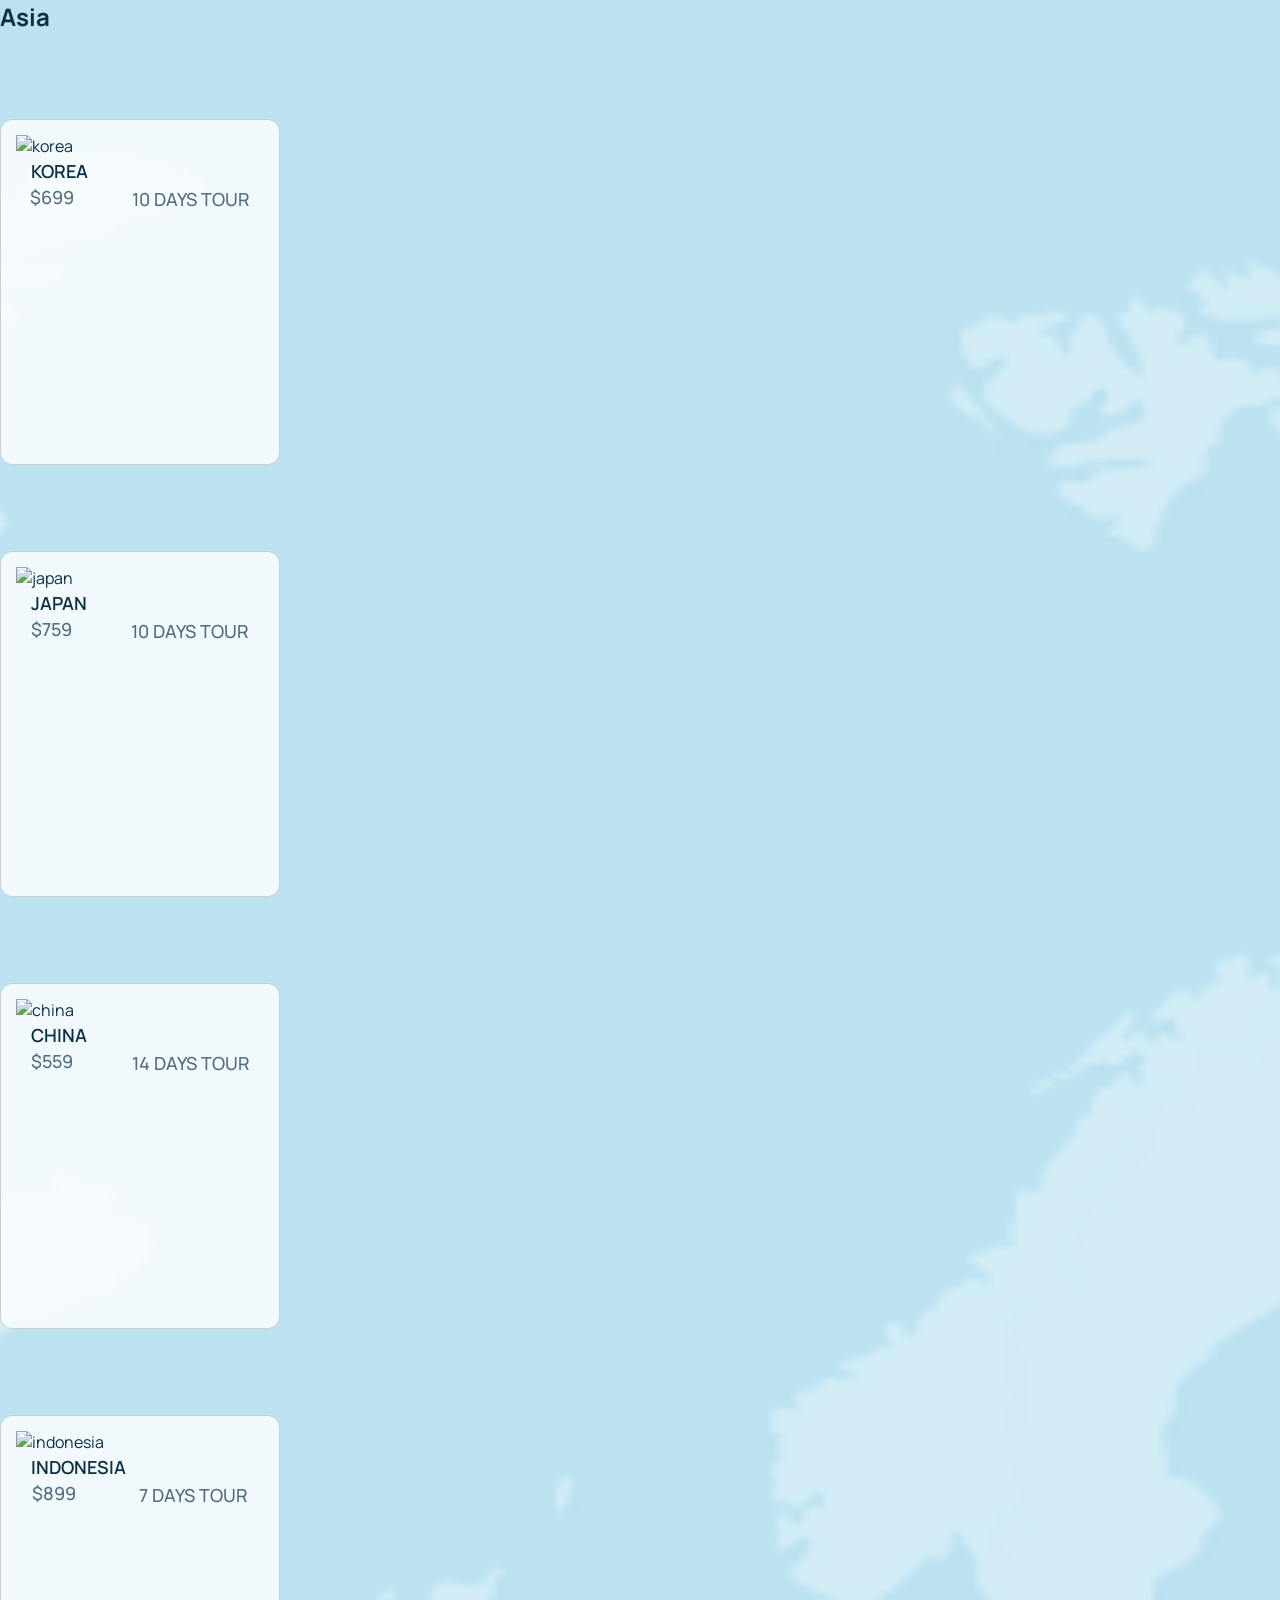
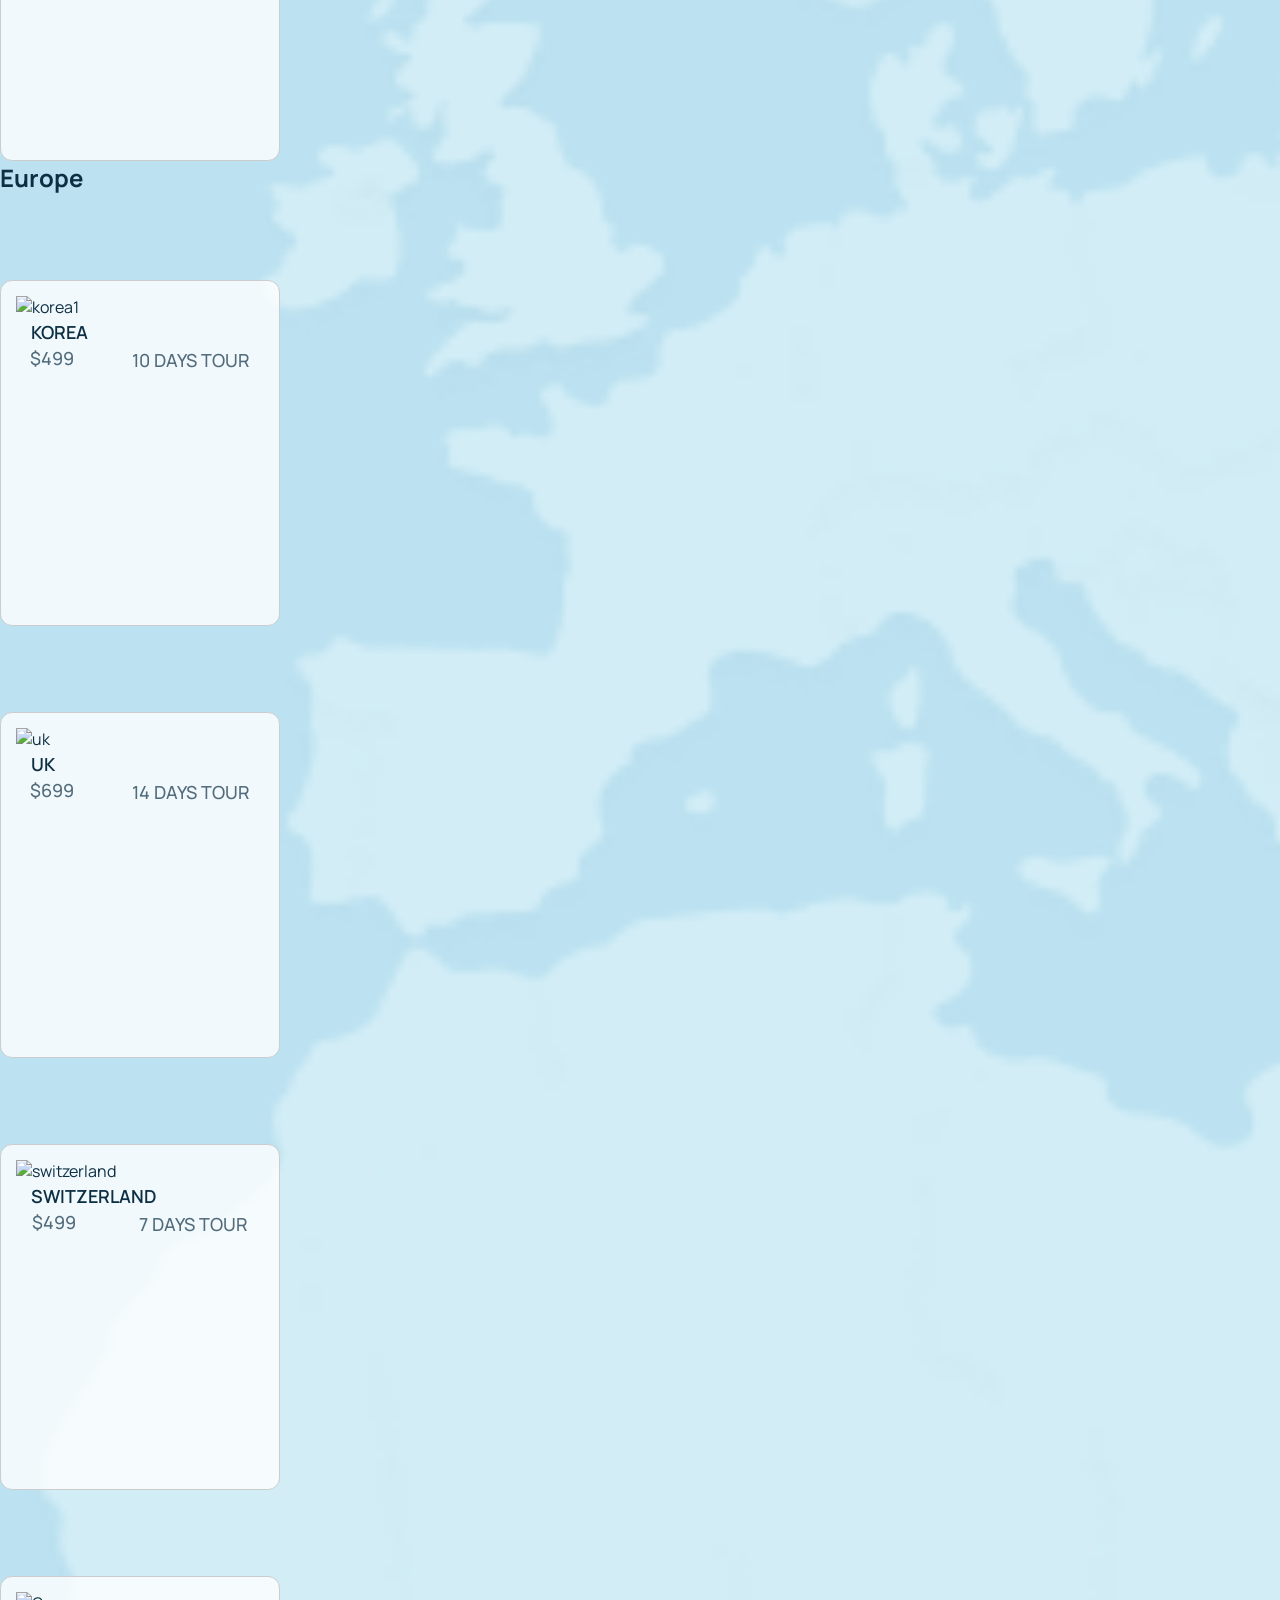
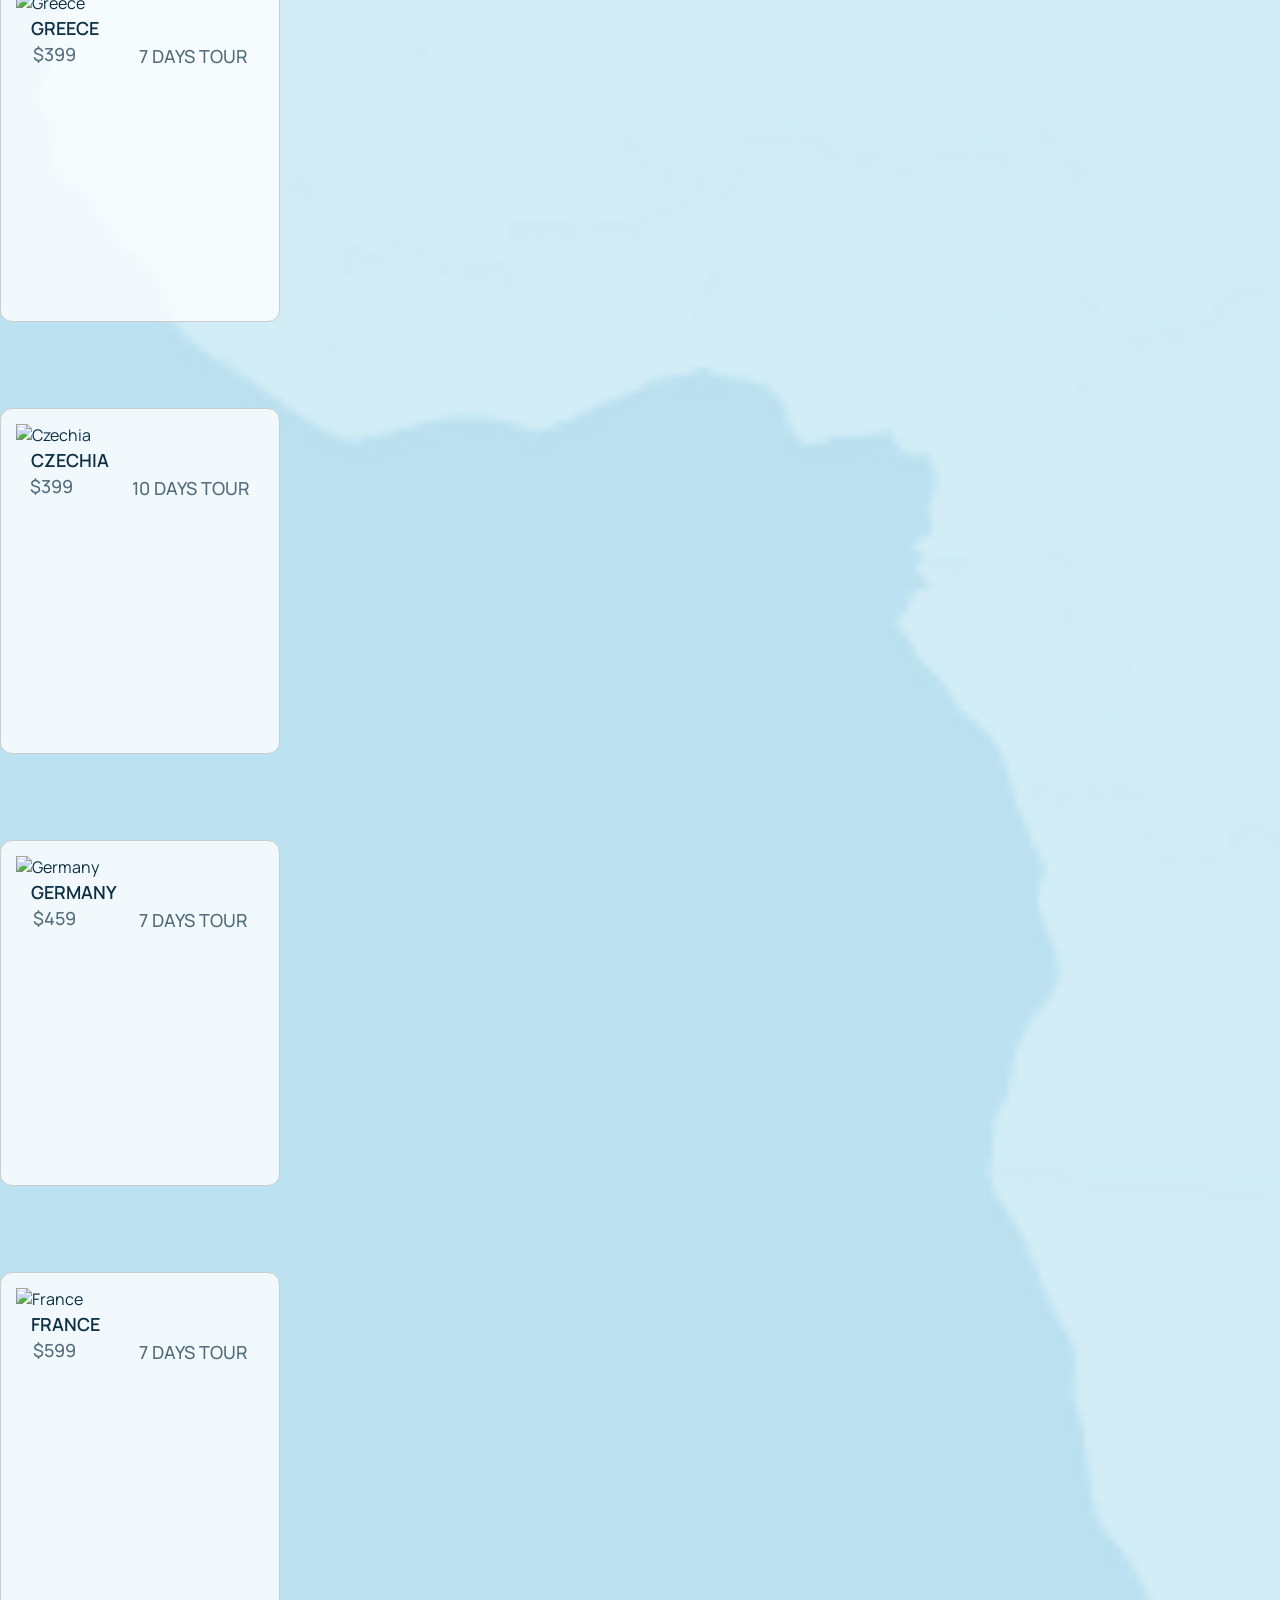
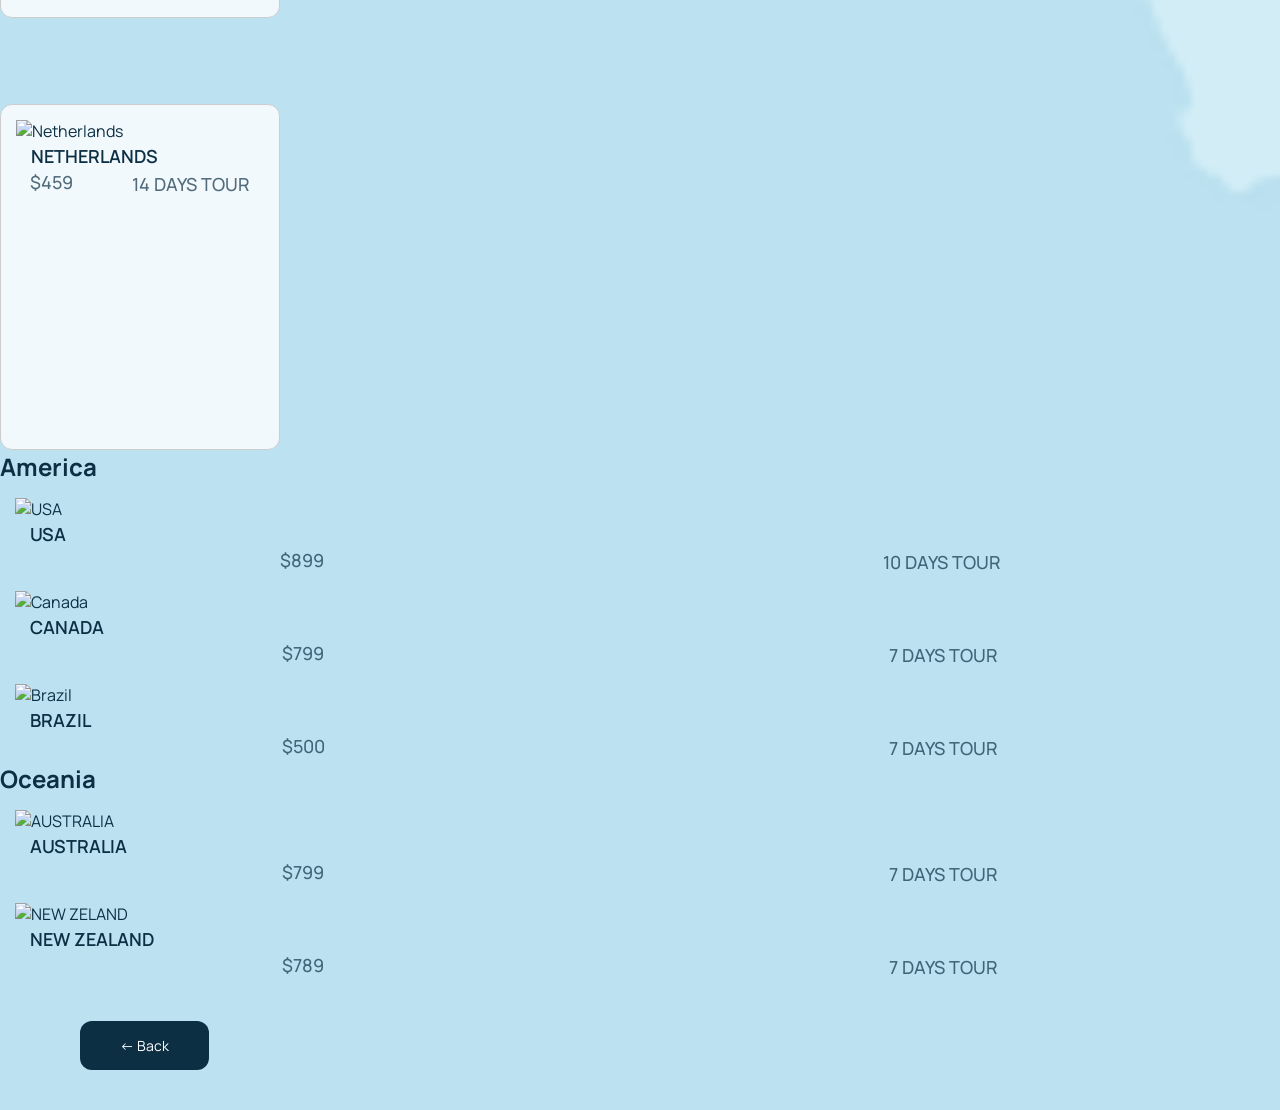
==== tourism.html @ 4ca86421 "commit" ====
<!DOCTYPE html>
<html lang="en">
<head>
  <meta charset="UTF-8">
  <meta name="viewport" content="width=device-width, initial-scale=1.0">
  <title>All Tours — Velto Travel</title>
  <link rel="stylesheet" href="style.css">
  <link href="https://fonts.googleapis.com/css2?family=Manrope:wght@200..800&display=swap" rel="stylesheet">
</head>
<body>
  <h2 class="tourism-title">Asia</h2>
  <div class="container-tourism">
    <div class="tour-container--card">
      <img src="./img/korea.webp" alt="korea" class="img-card">
      <h4 class="tour-container--title">KOREA</h4>
      <div class="container-price--text">
        <p class="tour-container--price">$699</p>
        <p class="tour-container--text">10 DAYS TOUR</p>
      </div>
    </div>
    <div class="tour-container--card">
      <img src="./img/japan.webp" alt="japan" class="img-card">
      <h4 class="tour-container--title">JAPAN</h4>
      <div class="container-price--text">
        <p class="tour-container--price">$759</p>
        <p class="tour-container--text">10 DAYS TOUR</p>
      </div>
    </div>
    <div class="tour-container--card">
      <img src="./img/china.webp" alt="china" class="img-card">
      <h4 class="tour-container--title">CHINA</h4>
      <div class="container-price--text">
        <p class="tour-container--price">$559</p>
        <p class="tour-container--text">14 DAYS TOUR</p>
      </div>
    </div>
    <div class="tour-container--card">
      <img src="./img/indonesia.webp" alt="indonesia" class="img-card">
      <h4 class="tour-container--title">INDONESIA</h4>
      <div class="container-price--text">
        <p class="tour-container--price">$899</p>
        <p class="tour-container--text">7 DAYS TOUR</p>
      </div>
    </div>
  </div>

  <h2 class="tourism-title">Europe</h2>
  <div class="container-tourism">
    <div class="tour-container--card">
      <img src="./img/korea1.webp" alt="korea1" class="img-card">
      <h4 class="tour-container--title">KOREA</h4>
      <div class="container-price--text">
        <p class="tour-container--price">$499</p>
        <p class="tour-container--text">10 DAYS TOUR</p>
      </div>
    </div>
    <div class="tour-container--card">
      <img src="./img/UK.webp" alt="uk" class="img-card">
      <h4 class="tour-container--title">UK</h4>
      <div class="container-price--text">
        <p class="tour-container--price">$699</p>
        <p class="tour-container--text">14 DAYS TOUR</p>
      </div>
    </div>
    <div class="tour-container--card">
      <img src="./img/Switzerland.webp" alt="switzerland" class="img-card">
      <h4 class="tour-container--title">Switzerland</h4>
      <div class="container-price--text">
        <p class="tour-container--price">$499</p>
        <p class="tour-container--text">7 DAYS TOUR</p>
      </div>
    </div>
    <div class="tour-container--card">
      <img src="./img/GREECE.webp" alt="Greece" class="img-card">
      <h4 class="tour-container--title">Greece</h4>
      <div class="container-price--text">
        <p class="tour-container--price">$399</p>
        <p class="tour-container--text">7 DAYS TOUR</p>
      </div>
    </div>
  </div>
  <div class="container-tourism">
    <div class="tour-container--card">
      <img src="./img/Czechia.webp" alt="Czechia" class="img-card">
      <h4 class="tour-container--title">Czechia</h4>
      <div class="container-price--text">
        <p class="tour-container--price">$399</p>
        <p class="tour-container--text">10 DAYS TOUR</p>
      </div>
    </div>
    <div class="tour-container--card">
      <img src="./img/Germany.webp" alt="Germany" class="img-card">
      <h4 class="tour-container--title">Germany</h4>
      <div class="container-price--text">
        <p class="tour-container--price">$459</p>
        <p class="tour-container--text">7 DAYS TOUR</p>
      </div>
    </div>
    <div class="tour-container--card">
      <img src="./img/France.webp" alt="France" class="img-card">
      <h4 class="tour-container--title">France</h4>
      <div class="container-price--text">
        <p class="tour-container--price">$599</p>
        <p class="tour-container--text">7 DAYS TOUR</p>
      </div>
    </div>
    <div class="tour-container--card">
      <img src="./img/Netherlands.webp" alt="Netherlands" class="img-card">
      <h4 class="tour-container--title">Netherlands</h4>
      <div class="container-price--text">
        <p class="tour-container--price">$459</p>
        <p class="tour-container--text">14 DAYS TOUR</p>
      </div>
    </div>
  </div>

  <h2 class="tourism-title">America</h2>
  <div class="tourism-box">
    <div class="tourism-container--card">
      <img src="./img/USA.webp" alt="USA" class="img-card">
      <h4 class="tour-container--title">USA</h4>
      <div class="container-price--text">
        <p class="tour-container--price">$899</p>
        <p class="tour-container--text">10 DAYS TOUR</p>
      </div>
    </div>
    <div class="tourism-container--card">
      <img src="./img/Canada.webp" alt="Canada" class="img-card">
      <h4 class="tour-container--title">Canada</h4>
      <div class="container-price--text">
        <p class="tour-container--price">$799</p>
        <p class="tour-container--text">7 DAYS TOUR</p>
      </div>
    </div>
    <div class="tourism-container--card">
      <img src="./img/Brazil.webp" alt="Brazil" class="img-card">
      <h4 class="tour-container--title">BRAZIL</h4>
      <div class="container-price--text">
        <p class="tour-container--price">$500</p>
        <p class="tour-container--text">7 DAYS TOUR</p>
      </div>
    </div>
  </div>

  <h2 class="tourism-title">Oceania</h2>
  <div class="tourism-box">
    <div class="tourism-container--card">
      <img src="./img/AUSTRALIA.webp" alt="AUSTRALIA" class="img-card">
      <h4 class="tour-container--title">AUSTRALIA</h4>
      <div class="container-price--text">
        <p class="tour-container--price">$799</p>
        <p class="tour-container--text">7 DAYS TOUR</p>
      </div>
    </div>
    <div class="tourism-container--card">
      <img src="./img/New zeland.webp" alt="NEW ZELAND" class="img-card">
      <h4 class="tour-container--title">NEW ZEALAND</h4>
      <div class="container-price--text">
        <p class="tour-container--price">$789</p>
        <p class="tour-container--text">7 DAYS TOUR</p>
      </div>
    </div>
  </div>

  <div style="padding: 40px 80px;">
    <a href="./index.html"><button class="tour-button" style="margin-top: 0;">← Back</button></a>
  </div>
</body>
</html>
---- style.css ----
/* ===========================
   RESET & BASE
=========================== */
*, *::before, *::after {
  box-sizing: border-box;
  margin: 0;
  padding: 0;
}

body {
  font-family: "Manrope", sans-serif;
  color: #0D2F44;
  background-color: #BCE2F1;
  background-image: url("images/Earth.png");
  background-size: cover;
  background-position: center;
  min-height: 100vh;
  overflow-x: hidden;
}

body.no-scroll {
  overflow: hidden;
}

a {
  text-decoration: none;
  color: inherit;
}

/* ===========================
   SHARED BUTTONS
=========================== */
.btn-outline {
  padding: 9px 22px;
  font-family: 'Manrope', sans-serif;
  font-size: 0.88rem;
  color: #1a2535;
  background: transparent;
  border: 1.5px solid #1a2535;
  border-radius: 8px;
  cursor: pointer;
  transition: background 0.2s, color 0.2s;
}
.btn-outline:hover {
  background: #1a2535;
  color: #fff;
}

.btn-dark {
  padding: 9px 22px;
  font-family: 'Manrope', sans-serif;
  font-size: 0.88rem;
  color: #fff;
  background: #1a2535;
  border: 1.5px solid #1a2535;
  border-radius: 8px;
  cursor: pointer;
  transition: opacity 0.2s;
}
.btn-dark:hover {
  opacity: 0.82;
}

/* ===========================
   HEADER
=========================== */
.header {
  display: flex;
  align-items: center;
  justify-content: space-between;
  padding: 24px 64px;
}
.header__logo img {
  height: 40px;
  object-fit: contain;
  display: block;
}
.header__nav {
  display: flex;
  gap: 40px;
}
.header__nav a {
  text-decoration: none;
  font-size: 0.88rem;
  color: #1a2535;
  transition: opacity 0.2s;
}
.header__nav a:hover {
  opacity: 0.55;
}
.header__btns {
  display: flex;
  gap: 10px;
}

/* ===========================
   SECTION 1 — HERO
=========================== */
.hero {
  display: flex;
  align-items: center;
  justify-content: space-between;
  padding: 20px 64px 80px;
  gap: 40px;
}
.hero__left {
  display: flex;
  flex-direction: column;
  gap: 26px;
  max-width: 520px;
}
.hero__title {
  font-size: 3rem;
  font-weight: 800;
  line-height: 1.15;
  color: #1a2535;
  letter-spacing: -0.02em;
}
.hero__desc {
  font-size: 0.88rem;
  line-height: 1.75;
  color: #3a4e62;
}

.search {
  display: inline-flex;
  align-items: center;
  background: #1a2535;
  border-radius: 50px;
  padding: 6px 6px 6px 22px;
}
.search__field {
  display: flex;
  align-items: center;
  gap: 8px;
  background: none;
  border: none;
  cursor: pointer;
  color: #ffffff;
  padding: 8px 0;
}
.search__info {
  display: flex;
  flex-direction: column;
  text-align: left;
}
.search__label {
  font-size: 0.82rem;
  font-weight: 600;
  margin-left: 75px;
  color: #ffffff;
}
.search__value {
  font-size: 0.75rem;
  color: rgba(255,255,255,0.6);
  margin-left: 75px;
}
.search__arrow {
  font-size: 0.55rem;
  color: rgba(255,255,255,0.45);
  margin-left: 2px;
}
.search__divider {
  display: block;
  width: 1px;
  height: 30px;
  background: rgba(255,255,255,0.2);
  margin: 0 16px;
}
.search__btn {
  width: 46px;
  height: 46px;
  border-radius: 50%;
  background: #fff;
  border: none;
  cursor: pointer;
  display: flex;
  align-items: center;
  justify-content: center;
  font-size: 1rem;
  transition: transform 0.15s;
}
.search__btn:hover {
  transform: scale(1.07);
}

.hero__right {
  position: relative;
  width: 420px;
  height: 520px;
  display: flex;
  align-items: center;
  justify-content: center;
  flex-shrink: 0;
}
.hero__arch {
  width: 355px;
  height: 475px;
  border-radius: 180px 180px 20px 20px;
  overflow: hidden;
  box-shadow: 0 20px 60px rgba(26,37,53,0.2);
}
.hero__arch img {
  width: 100%;
  height: 100%;
  object-fit: cover;
  object-position: center top;
  display: block;
}
.hero__badge {
  position: absolute;
  top: 2px;
  left: 2px;
  width: 112px;
  height: 112px;
  border-radius: 50%;
  background: #fff;
  border: 4px solid #74c46e;
  display: flex;
  align-items: center;
  justify-content: center;
  box-shadow: 0 4px 20px rgba(0,0,0,0.12);
  z-index: 10;
  overflow: hidden;
  padding: 10px;
}
.hero__badge img {
  width: 100%;
  height: 100%;
  object-fit: contain;
  display: block;
}
.hero__plane {
  position: absolute;
  bottom: 14px;
  right: -18px;
  z-index: 10;
}
.hero__plane img {
  width: 90px;
  object-fit: contain;
  display: block;
}

/* ===========================
   SECTION 2 — ABOUT US
=========================== */
.section2 {
  display: flex;
  justify-content: center;
  align-items: center;
  gap: 100px;
  padding: 80px 64px;
}
.div-img {
  position: relative;
  width: 400px;
  height: 600px;
  left: -100px;
}
.img1 {
  width: 400px;
  height: 600px;
  display: block;
}
.img2 {
  width: 222px;
  height: 360px;
  position: absolute;
  bottom: -20px;
  right: -50px;
  z-index: 2;
}
.img-stick {
  width: 141.48px;
  height: 157.07px;
  position: absolute;
  top: 150px;
  right: -50px;
  z-index: 3;
}
.div-text {
  max-width: 556px;
}
.div-text p:first-child {
  text-transform: uppercase;
  font-size: 14px;
  letter-spacing: 1px;
  margin-bottom: 25px;
  margin-top: 100px;
}
.div-text h2 {
  font-weight: 600;
  font-size: 50px;
  line-height: 1.1;
  margin-bottom: 20px;
}
.div-text-p {
  font-size: 18px;
  line-height: 1.5;
  margin-bottom: 44px;
}
.div-ratings {
  display: grid;
  grid-template-columns: repeat(4, auto);
  gap: 20px;
}
.div-h3 {
  font-size: 50px;
  font-weight: 600;
  margin-bottom: 8px;
}
.div-p {
  font-size: 18px;
  line-height: 1.6;
}

/* ===========================
   SECTION 3 — TOUR PACKAGES
=========================== */
.section-three {
  background-image: url(./img/Earth.webp);
  padding: 0 80px 307px;
}
.testimonails-container {
  display: flex;
  justify-content: space-between;
  align-items: flex-end;
}
.testimonails-text {
  font-weight: 400;
  font-size: 14px;
  text-transform: uppercase;
  color: #0D2F44;
  margin-top: 108px;
}
.testimonails-title {
  font-weight: 600;
  font-size: 50px;
  line-height: 1;
  color: #0D2F44;
  width: 383px;
}
.container-card {
  display: flex;
  justify-content: space-between;
}
.tour-container-unicalted--card {
  background-color: #FFFFFFCC;
  border: 1px solid #ccc;
  border-radius: 12px;
  height: 346px;
  width: 280px;
  padding-bottom: 23px;
  margin-top: 62px;
}
.tour-container--card {
  background-color: #FFFFFFCC;
  border: 1px solid #ccc;
  border-radius: 12px;
  height: 346px;
  width: 280px;
  margin-top: 86px;
}
.img-card {
  margin-top: 15px;
  margin-left: 15px;
  margin-right: 15px;
  display: block;
  max-width: calc(100% - 30px);
}
.tour-container--title {
  font-weight: 600;
  font-size: 18px;
  line-height: 28px;
  text-transform: uppercase;
  padding-left: 30px;
  color: #0D2F44;
}
.container-price--text {
  display: flex;
  justify-content: space-around;
}
.tour-container--price {
  font-weight: 500;
  font-size: 18px;
  text-transform: uppercase;
  color: rgba(13,47,68,0.7);
}
.tour-container--text {
  font-weight: 500;
  font-size: 18px;
  line-height: 28px;
  text-transform: uppercase;
  color: rgba(13,47,68,0.7);
}
.tour-button {
  padding: 15px 40px;
  border-radius: 12px;
  background-color: #0D2F44;
  color: white;
  border: none;
  cursor: pointer;
  font-family: "Manrope", sans-serif;
  font-size: 14px;
  margin-top: 213px;
  transition: background-color 0.2s;
}
.tour-button:hover {
  background-color: #07426a;
}

/* ===========================
   SECTION 4 — TESTIMONIALS
=========================== */
.section-4 {
  width: 100%;
  max-width: 1140px;
  margin: 0 auto;
  padding: 0 20px;
  position: relative;
}
.section-label {
  font-size: 0.72rem;
  font-weight: 600;
  letter-spacing: 0.1em;
  color: #3a8fa3;
  margin-bottom: 10px;
}
.main-text {
  letter-spacing: 1px;
  margin-bottom: 10px;
  display: flex;
  flex-direction: column;
  gap: 4px;
}
.title {
  font-weight: 400;
  text-transform: uppercase;
  font-size: 14px;
  margin-top: 24px;
}
.main-text h2 {
  max-width: 580px;
  font-weight: 600;
  font-size: 50px;
  line-height: 1.1;
}
.sticker {
  position: absolute;
  right: -20px;
  bottom: -14px;
  width: 50px;
  height: auto;
  z-index: 2;
}
.main-button {
  position: relative;
  display: flex;
  align-items: center;
  top: -55px;
}
.section-header {
  display: flex;
  justify-content: space-between;
  align-items: flex-end;
  margin-bottom: 40px;
}
.btn-open {
  background-color: #0D2F44;
  color: #fff;
  border: none;
  padding: 17px 35px;
  border-radius: 12px;
  cursor: pointer;
  font-family: "Manrope", sans-serif;
  font-size: 14px;
  transition: background-color 0.2s;
}
.btn-open:hover {
  background-color: #07426a;
}
.div-containers {
  display: grid;
  grid-template-columns: repeat(4, 1fr);
  gap: 20px;
}
.cards {
  background-color: #FFFFFF;
  border-radius: 12px;
  height: 441px;
  overflow: hidden;
  min-height: 430px;
  display: flex;
  flex-direction: column;
}
.card-img {
  position: relative;
  height: 140px;
}
.img-bg {
  width: 100%;
  height: 140px;
  object-fit: cover;
}
.avatar {
  position: absolute;
  width: 110px;
  height: 130px;
  left: 50%;
  transform: translateX(-50%);
  bottom: -45px;
  z-index: 2;
}
.cards h2 {
  font-size: 18px;
  font-weight: 600;
  letter-spacing: 0.5px;
  line-height: 1.5;
  margin-bottom: 12px;
  text-align: center;
  margin-top: 55px;
}
.cards p {
  font-size: 14px;
  line-height: 1.5;
  opacity: 0.9;
  margin-bottom: auto;
  padding: 0 20px;
  flex-grow: 1;
  text-align: center;
}
.stars {
  color: #f6e653;
  font-size: 20px;
  letter-spacing: 1px;
  text-align: center;
  margin-bottom: 20px;
}

/* ===========================
   SECTION 5 — BANNER + CARDS
=========================== */
.tour {
  background-image: url(./img/Earth.webp);
  background-size: cover;
  padding: 40px 80px 80px;
}
.tour-title {
  font-weight: 600;
  font-size: 50px;
  line-height: 1;
  width: 616px;
  margin: 0 auto 16px;
  text-align: center;
}
.tour-text {
  font-weight: 400;
  font-size: 18px;
  line-height: 28px;
  text-align: center;
  margin-bottom: 24px;
}
.tour > a {
  display: flex;
  justify-content: center;
  margin-bottom: 60px;
}
.tour-container {
  display: flex;
  justify-content: space-around;
}

/* ===========================
   FOOTER
=========================== */
footer {
  display: flex;
  justify-content: space-between;
  background-color: rgba(93,156,196,0.37);
  padding: 61px 88px 98px 80px;
  margin-top: 80px;
}
.footer img {
  display: block;
  margin-bottom: 16px;
}
.footer-text {
  font-weight: 400;
  font-size: 16px;
  line-height: 24px;
  color: #0D2F44;
  width: 280px;
}
.footer-title {
  font-weight: 600;
  font-size: 18px;
  line-height: 20px;
  color: #0D2F44;
  margin-bottom: 12px;
}
.container-footer--text {
  font-weight: 400;
  font-size: 16px;
  line-height: 20px;
  color: #0D2F44;
  margin-bottom: 6px;
}
.text-footer {
  font-weight: 400;
  font-size: 16px;
  line-height: 24px;
  width: 202px;
  color: #0D2F44;
  margin-bottom: 12px;
}
.footer-container {
  display: flex;
  flex-direction: column;
}
.input-footer {
  height: 40px;
  width: 215px;
  border-radius: 100px;
  background-color: #BCE2F1;
  border: none;
  padding: 0 16px;
  margin-bottom: 10px;
  font-family: "Manrope", sans-serif;
}
.button-footer {
  width: 40px;
  cursor: pointer;
}

/* ===========================
   MODALS — SHARED
=========================== */
.backdrop {
  position: fixed;
  top: 0;
  left: 0;
  width: 100%;
  height: 100%;
  background-color: rgba(48,51,68,0.5);
  z-index: 100;
  display: flex;
  justify-content: center;
  align-items: center;
  transition: opacity 300ms ease, visibility 300ms ease;
}
.backdrop.is-hidden {
  opacity: 0;
  visibility: hidden;
  pointer-events: none;
}

/* Small modals (date, location, login, signup) */
.modal {
  position: relative;
  min-width: 400px;
  padding: 32px 28px 28px;
  background-color: #bce2f0;
  border-radius: 8px;
  box-shadow: 0 4px 24px rgba(0,0,0,0.2);
  color: #000000;
}
.modal--auth {
  min-width: 340px;
}
.modal__content {
  display: flex;
  flex-direction: column;
  align-items: center;
  color: #020202;
  margin-bottom: 18px;
}
.modal__heading {
  font-size: 1.4rem;
  font-weight: 700;
  color: #1a2535;
  margin-bottom: 18px;
}
.modal__content h2 {
  margin-bottom: 8px;
}
.modal__content p {
  margin-bottom: 14px;
  font-size: 0.9rem;
  color: #3a4e62;
}
.btn-close {
  position: absolute;
  top: 12px;
  right: 14px;
  background: none;
  border: none;
  font-size: 1rem;
  cursor: pointer;
  color: #333;
}
.modal__input {
  margin-bottom: 12px;
  padding: 10px 14px;
  border-radius: 6px;
  border: 1px solid #e0f2fc;
  font-size: 0.9rem;
  font-family: 'Manrope', sans-serif;
  width: 100%;
}
.modal__btn {
  width: 100%;
  margin-top: 4px;
  padding: 10px;
  border: none;
  border-radius: 6px;
  font-family: 'Manrope', sans-serif;
  font-size: 0.9rem;
  cursor: pointer;
  color: #dcdcdc;
  background-color: #1a2535;
  transition: opacity 0.2s;
}
.modal__btn:hover {
  opacity: 0.82;
}
.modal__btn--dark {
  background: #1a2535;
  color: #fff;
}

/* Testimonials modal (large) */
.modal--testimonials {
  background-color: #A3C9D9;
  width: 90%;
  max-width: 950px;
  border-radius: 40px;
  padding: 50px;
  box-shadow: 0 20px 50px rgba(0,0,0,0.15);
  display: flex;
  flex-direction: column;
  align-items: center;
  gap: 30px;
  min-width: unset;
}
.modal-content {
  width: 100%;
  display: grid;
  grid-template-columns: 1fr 1fr;
  gap: 30px;
}
.tes-left,
.tes-right {
  display: flex;
  flex-direction: column;
  gap: 20px;
}
.tes-row {
  background-color: #EBEBEB;
  width: 400px;
  height: 100px;
  gap: 10px;
  border-radius: 70px;
  padding: 10px 10px 10px 20px;
  min-height: 90px;
  display: flex;
  align-items: center;
  justify-content: space-between;
}
.tes-row p {
  font-size: 10px;
  line-height: 1.4;
  text-align: left;
  opacity: 0.9;
  text-transform: uppercase;
  max-height: 100px;
}
.modal-img {
  width: 123px;
  height: 125px;
  flex-shrink: 0;
}
.btn-close-back {
  background-color: #0D2F44;
  color: #fff;
  border: none;
  padding: 12px 40px;
  border-radius: 12px;
  font-size: 12px;
  cursor: pointer;
  font-family: "Manrope", sans-serif;
  transition: background-color 0.2s ease;
}
.btn-close-back:hover {
  background-color: #16405c;
}
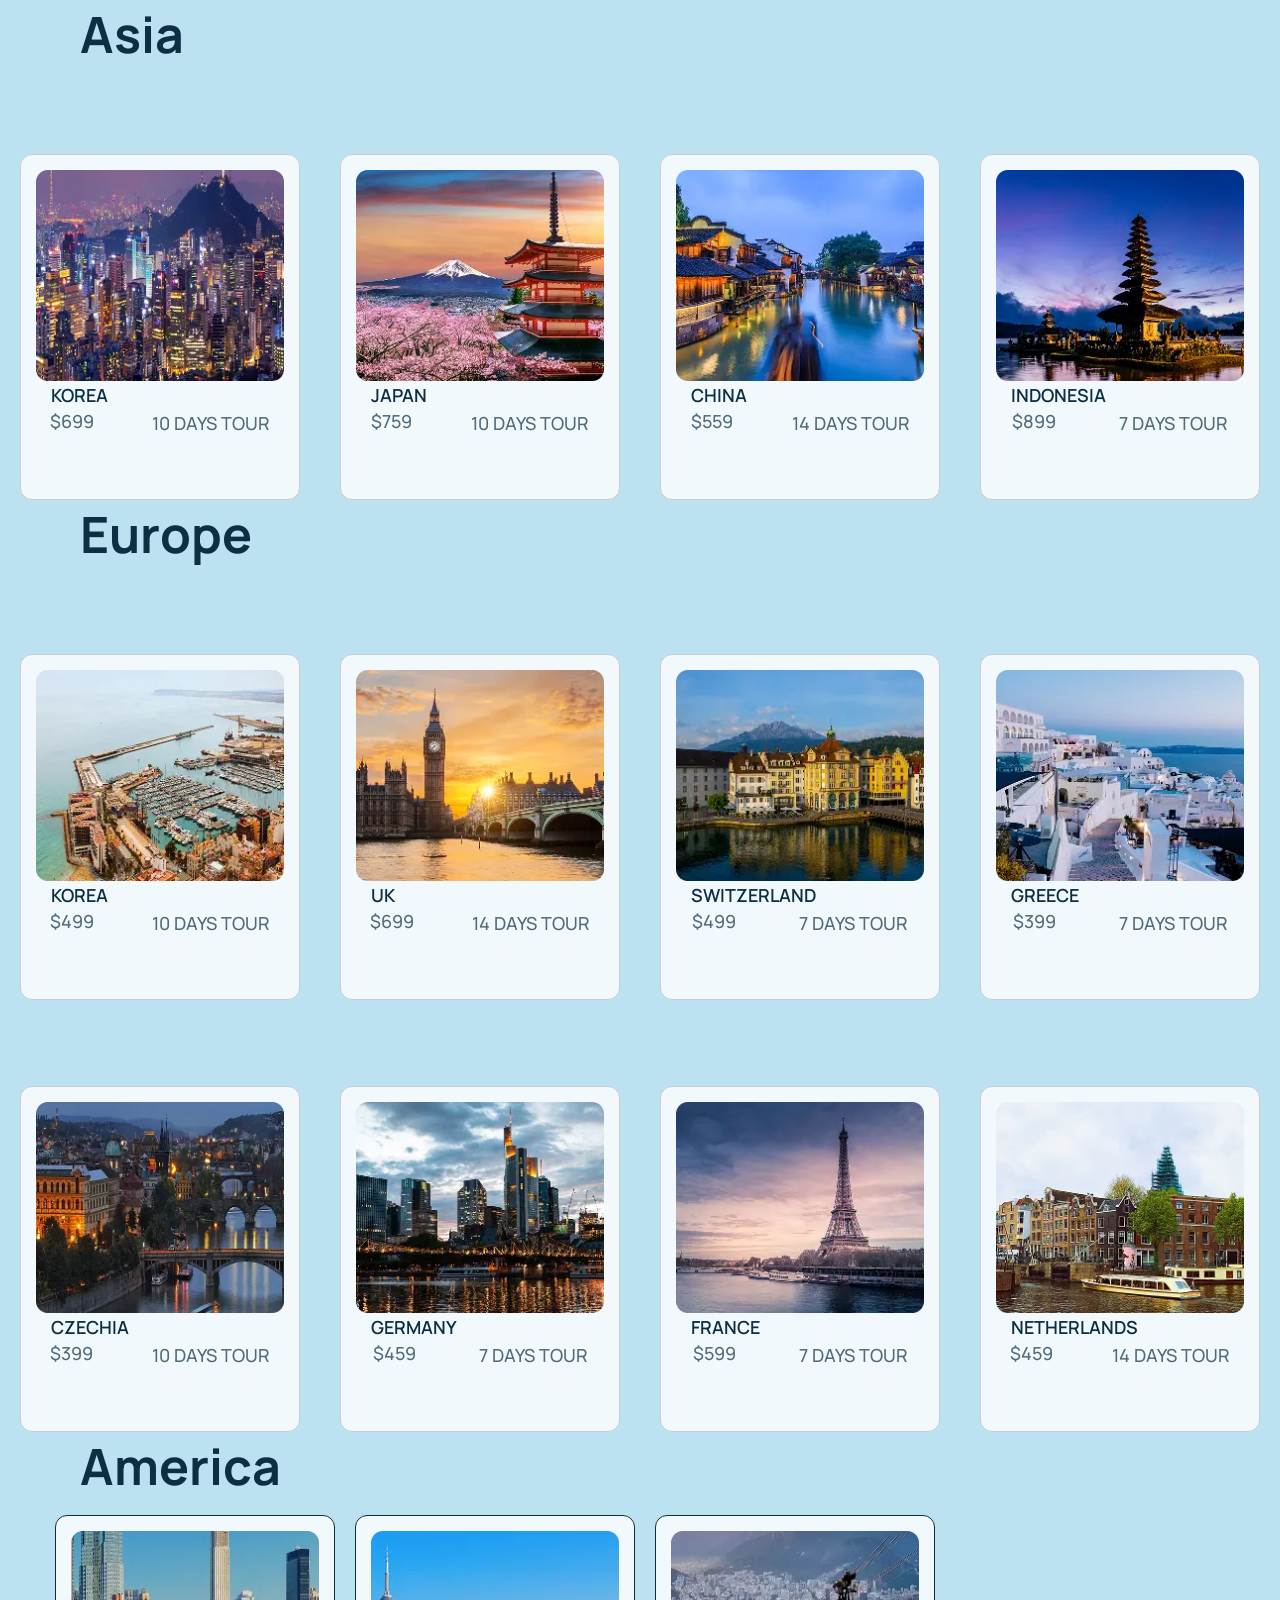
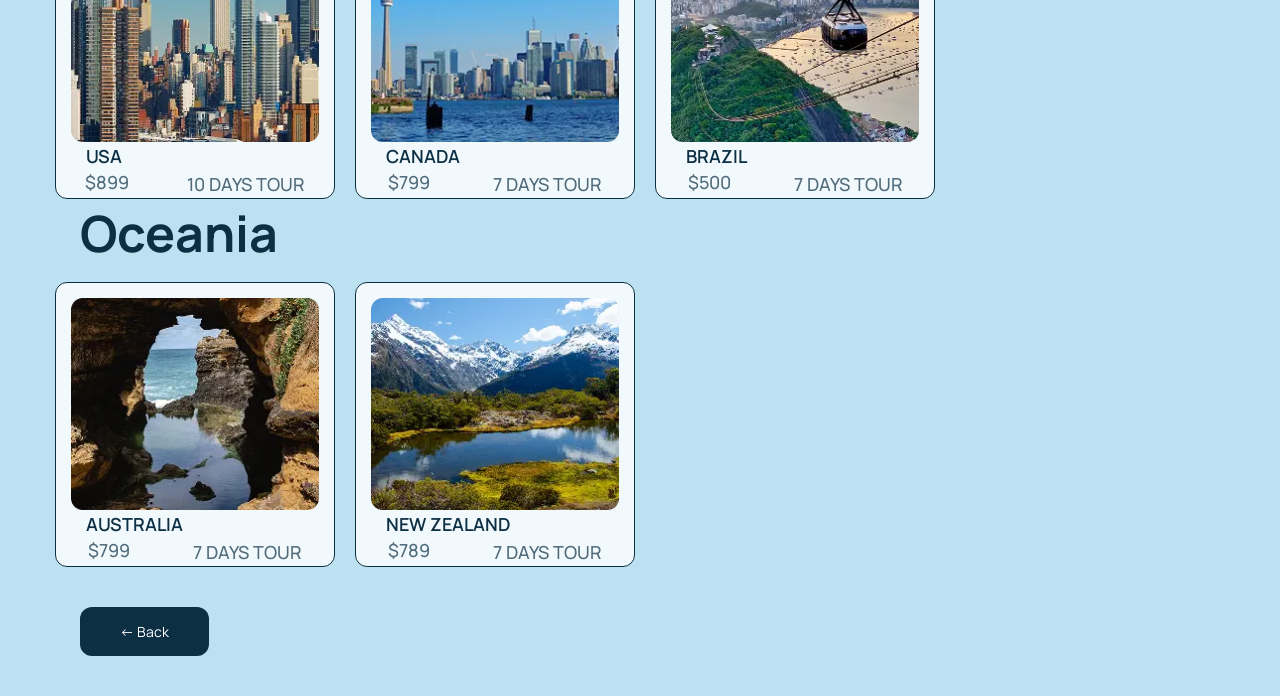
==== commit 5be3303c: "commit" ====
--- a/tourism.html
+++ b/tourism.html
@@ -145,7 +145,7 @@
   <h2 class="tourism-title">Oceania</h2>
   <div class="tourism-box">
     <div class="tourism-container--card">
-      <img src="./img/AUSTRALIA.webp" alt="AUSTRALIA" class="img-card">
+      <img src="./img/australia1.webp" alt="AUSTRALIA" class="img-card">
       <h4 class="tour-container--title">AUSTRALIA</h4>
       <div class="container-price--text">
         <p class="tour-container--price">$799</p>
--- a/style.css
+++ b/style.css
@@ -572,6 +572,31 @@
 }
 
 /* ===========================
+   TOURISM PAGE
+=========================== */
+.container-tourism {
+    display: flex;
+    justify-content: space-around;
+}
+.tourism-title {
+    font-size: 50px;
+    margin-left: 80px;
+}
+.tourism-container--card {
+    background-color: #FFFFFFCC;
+    border: 1px solid;
+    border-radius: 12px;
+    margin-top: 15px;
+    width: 280px;
+}
+.tourism-box {
+    display: flex;
+    justify-content: left;
+    gap: 20px;
+    margin-left: 55px;
+}
+
+/* ===========================
    FOOTER
 =========================== */
 footer {
